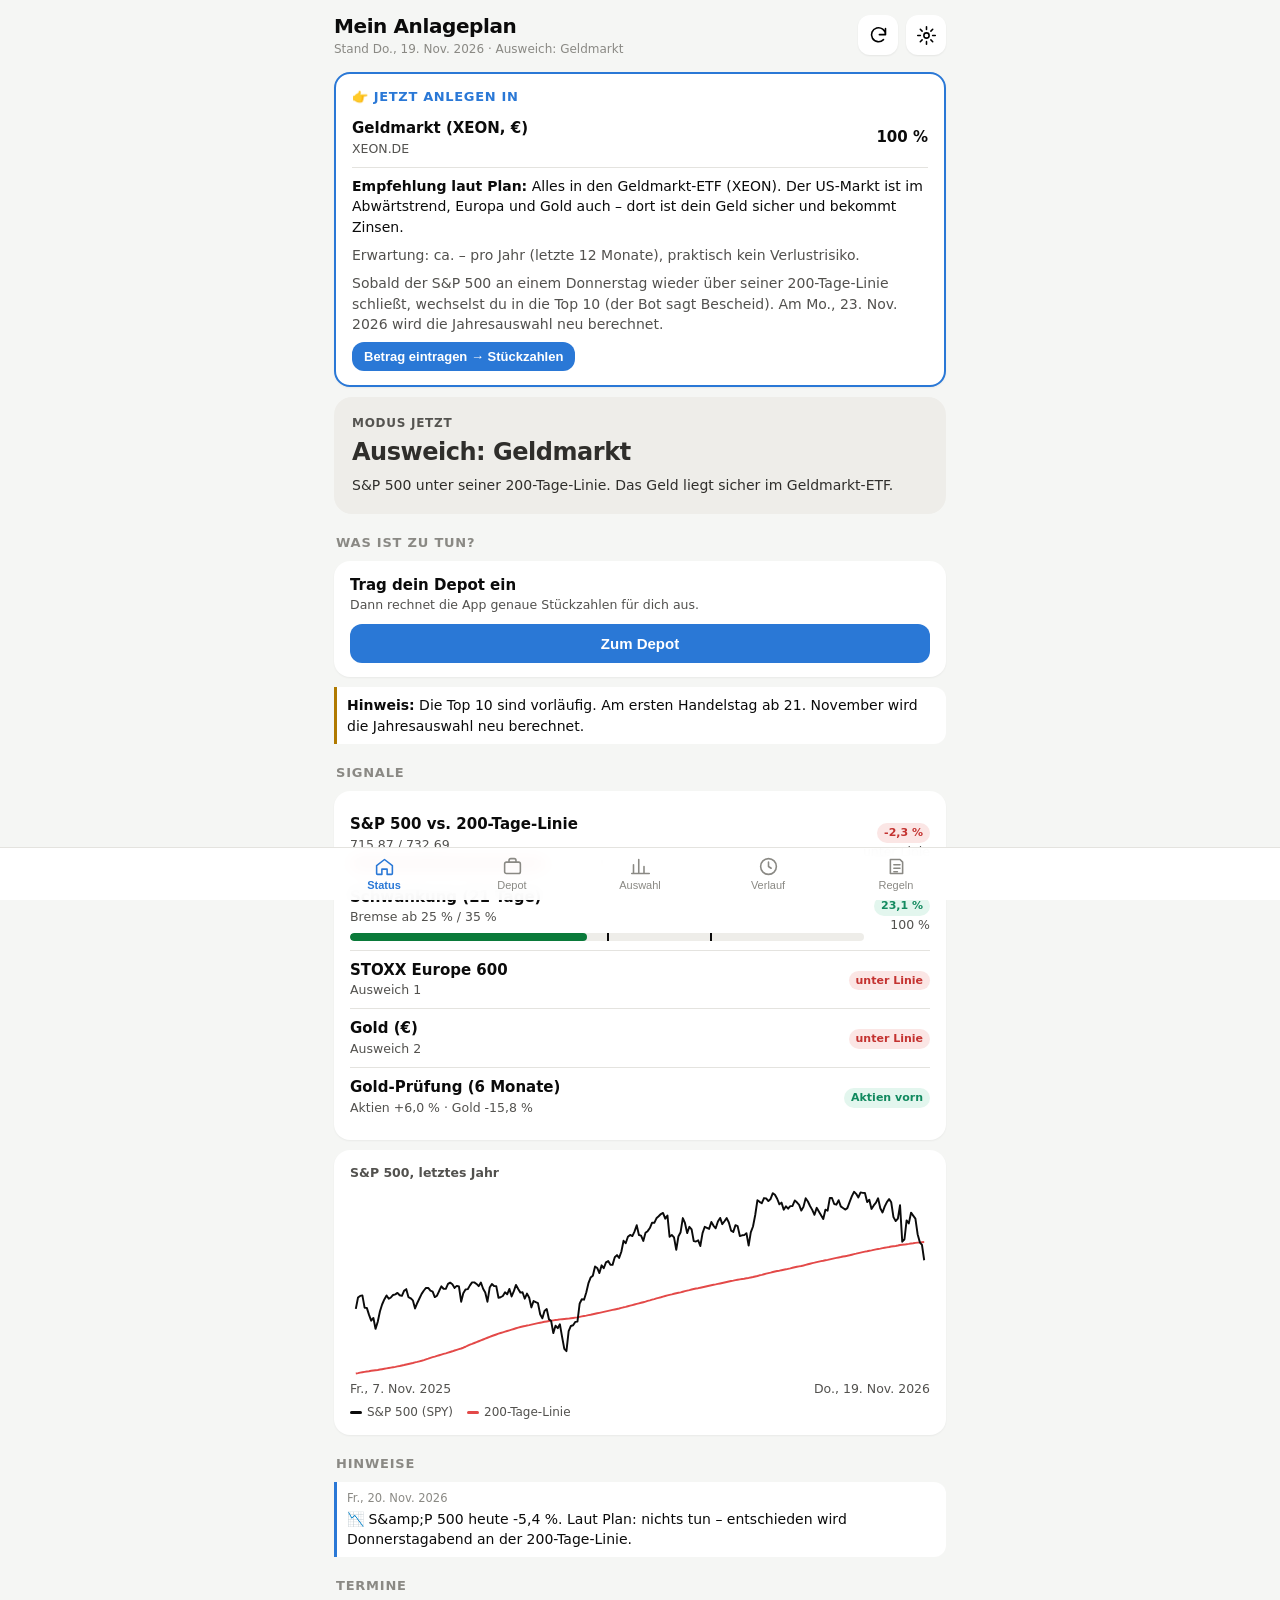
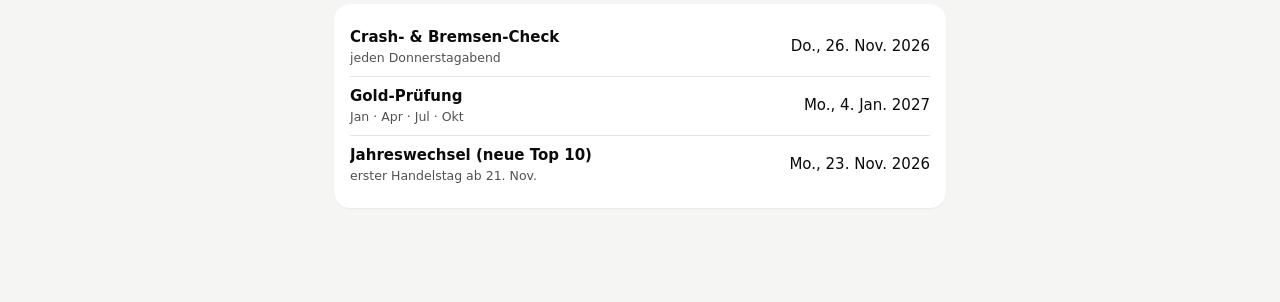
==== index.html @ 893c9d3a "App: „Jetzt anlegen in“ ganz oben mit Empfehlung und Rendite-Erwartung; Rendite-Infos in der Auswahl" ====
<!doctype html><html lang="de"><head><meta charset="utf-8">
<meta name="viewport" content="width=device-width,initial-scale=1,viewport-fit=cover">
<title>Mein Anlageplan</title><meta name="theme-color" content="#f5f6f4">
<link rel="manifest" href="manifest.webmanifest"><link rel="icon" href="icon-192.png"><link rel="apple-touch-icon" href="apple-touch-icon.png">
<meta name="apple-mobile-web-app-capable" content="yes"><meta name="mobile-web-app-capable" content="yes"><meta name="apple-mobile-web-app-title" content="Anlageplan">
<link rel="stylesheet" href="style.css?v=31"></head><body>
<div class="wrap">
  <header class="top">
    <div><div class="brand">Mein Anlageplan</div><div class="sub" id="stand">lädt …</div></div>
    <button class="icon" id="reload" aria-label="Neu laden"><svg viewBox="0 0 24 24"><path d="M20 11a8 8 0 1 0-2.3 5.7M20 4v7h-7"/></svg></button>
    <button class="icon" data-go="einstellungen" aria-label="Einstellungen"><svg viewBox="0 0 24 24"><circle cx="12" cy="12" r="3"/><path d="M12 2v3M12 19v3M2 12h3M19 12h3M4.9 4.9l2.1 2.1M17 17l2.1 2.1M4.9 19.1 7 17M17 7l2.1-2.1"/></svg></button>
  </header>
  <main id="view"></main>
</div>
<nav class="tabs"><div class="in">
  <button data-go="status"><svg viewBox="0 0 24 24"><path d="M3 11l9-7 9 7v9a1 1 0 0 1-1 1h-5v-6h-6v6H4a1 1 0 0 1-1-1z"/></svg>Status</button>
  <button data-go="depot"><svg viewBox="0 0 24 24"><rect x="3" y="7" width="18" height="13" rx="2"/><path d="M8 7V5a2 2 0 0 1 2-2h4a2 2 0 0 1 2 2v2"/></svg>Depot</button>
  <button data-go="liste"><svg viewBox="0 0 24 24"><path d="M4 20V10M10 20V4M16 20v-8M22 20H2"/></svg>Auswahl</button>
  <button data-go="verlauf"><svg viewBox="0 0 24 24"><circle cx="12" cy="12" r="9"/><path d="M12 7v5l3 2"/></svg>Verlauf</button>
  <button data-go="regeln"><svg viewBox="0 0 24 24"><path d="M5 4h11l3 3v13H5z"/><path d="M9 10h7M9 14h7M9 18h4"/></svg>Regeln</button>
</div></nav>
<div class="toast" id="toast" role="status" aria-live="polite"></div>
<script src="app.js?v=31"></script></body></html>
---- style.css ----
:root{--bg:#f5f6f4;--card:#fff;--ink:#0b0b0b;--ink2:#52514e;--ink3:#8a8984;--line:#e4e3df;--acc:#2a78d6;--accbg:#e8f1fb;
--u:#2a78d6;--ubg:#e8f1fb;--e:#128a5f;--ebg:#e3f6ee;--g:#b07a00;--gbg:#fdf3dc;--m:#5f5e59;--mbg:#eeede9;--gut:#0a7a3a;--schlecht:#c43331;--warn:#b07a00}
*{box-sizing:border-box;margin:0}
body{font-family:system-ui,-apple-system,"Segoe UI",Roboto,sans-serif;background:var(--bg);color:var(--ink);font-size:15px;line-height:1.45;-webkit-tap-highlight-color:transparent}
.wrap{max-width:640px;margin:0 auto;padding:0 14px calc(84px + env(safe-area-inset-bottom))}
.top{display:flex;align-items:center;gap:8px;padding:calc(12px + env(safe-area-inset-top)) 0 10px;position:sticky;top:0;background:var(--bg);z-index:5}
.top>div{flex:1}.brand{font-weight:800;font-size:20px;letter-spacing:-.02em}.sub{font-size:12px;color:var(--ink3)}
.icon{border:0;background:var(--card);width:40px;height:40px;border-radius:12px;display:grid;place-items:center;box-shadow:0 1px 2px #0001}
.icon svg,.tabs svg{width:21px;height:21px;fill:none;stroke:currentColor;stroke-width:1.8;stroke-linecap:round;stroke-linejoin:round}
.tabs{position:fixed;bottom:0;left:0;right:0;background:#fffffff2;backdrop-filter:blur(8px);border-top:1px solid var(--line);padding-bottom:env(safe-area-inset-bottom);z-index:6}
.tabs .in{max-width:640px;margin:0 auto;display:flex}
.tabs button{flex:1;border:0;background:none;padding:8px 0 9px;font-size:11px;color:var(--ink3);display:flex;flex-direction:column;align-items:center;gap:2px}
.tabs button.on{color:var(--acc);font-weight:700}
h2{font-size:13px;text-transform:uppercase;letter-spacing:.06em;color:var(--ink3);margin:20px 2px 8px;font-weight:700}
.card{background:var(--card);border-radius:16px;padding:14px 16px;box-shadow:0 1px 2px #0000000d;margin-bottom:10px}
.hero{border-radius:18px;padding:18px;margin-top:4px}
.hero .k{font-size:12px;font-weight:700;text-transform:uppercase;letter-spacing:.06em;opacity:.8}
.hero .v{font-size:24px;font-weight:800;letter-spacing:-.02em;margin:2px 0 6px}
.hero p{font-size:14px}
.m-U{background:var(--ubg);color:#123a66}.m-E{background:var(--ebg);color:#0b4a33}.m-G{background:var(--gbg);color:#5a3e00}.m-M{background:var(--mbg);color:#2f2e2b}
.row{display:flex;align-items:center;gap:10px;padding:9px 0;border-bottom:1px solid var(--line)}.row:last-child{border:0}
.row .l{flex:1;min-width:0}.row .t{font-weight:600;white-space:nowrap;overflow:hidden;text-overflow:ellipsis}.row .s{font-size:12.5px;color:var(--ink2)}
.row .r{text-align:right;font-variant-numeric:tabular-nums;white-space:nowrap}
.pos{color:var(--gut)}.neg{color:var(--schlecht)}.mut{color:var(--ink3)}
.badge{display:inline-block;font-size:11px;font-weight:700;padding:2px 7px;border-radius:99px;background:var(--accbg);color:var(--acc)}
.badge.gr{background:var(--mbg);color:var(--ink2)}.badge.ok{background:var(--ebg);color:var(--e)}.badge.w{background:var(--gbg);color:var(--g)}.badge.x{background:#fbe6e5;color:var(--schlecht)}
.bar{height:8px;background:var(--mbg);border-radius:99px;position:relative;overflow:hidden;margin-top:6px}
.bar i{position:absolute;top:0;bottom:0;left:0;border-radius:99px;background:var(--acc)}
.bar b{position:absolute;top:-2px;bottom:-2px;width:2px;background:var(--ink)}
.order{display:flex;gap:10px;align-items:center;padding:8px 0;border-bottom:1px solid var(--line)}.order:last-child{border:0}
.tag{font-size:11px;font-weight:800;padding:3px 7px;border-radius:7px;min-width:62px;text-align:center}.tag.k{background:var(--ebg);color:var(--e)}.tag.v{background:#fbe6e5;color:var(--schlecht)}
.btn{border:0;background:var(--acc);color:#fff;font-weight:700;padding:11px 16px;border-radius:12px;font-size:15px;width:100%;margin-top:10px}
.btn.sek{background:var(--mbg);color:var(--ink)}.btn.kl{width:auto;padding:7px 12px;font-size:13px;margin:0}
.hint{border-left:3px solid var(--acc);padding:8px 10px;background:var(--card);border-radius:0 12px 12px 0;margin-bottom:8px;font-size:14px}
.hint.zusatz{border-color:#9b6bd6}.hint.vorwarnung{border-color:var(--warn)}.hint .d{font-size:11.5px;color:var(--ink3);margin-bottom:2px}
.hint .z{font-size:11.5px;color:#7a4fb5;font-weight:600;margin-top:3px}
input,select{font:inherit;width:100%;padding:10px 12px;border:1px solid var(--line);border-radius:10px;background:#fff;margin-top:4px}
label{display:block;font-size:13px;color:var(--ink2);margin-top:10px}
.grid2{display:grid;grid-template-columns:1fr 1fr;gap:8px}
.chart svg{width:100%;height:auto;display:block}
.leg{display:flex;gap:14px;font-size:12px;color:var(--ink2);margin-top:6px}.leg span::before{content:"";display:inline-block;width:12px;height:3px;border-radius:2px;margin-right:5px;vertical-align:middle;background:var(--c)}
table.rg{width:100%;border-collapse:collapse;font-size:13.5px}table.rg td{padding:8px 4px;border-bottom:1px solid var(--line);vertical-align:top}table.rg td:first-child{font-weight:700;width:30%}
.toast{position:fixed;left:50%;bottom:calc(90px + env(safe-area-inset-bottom));transform:translateX(-50%);background:#222;color:#fff;padding:9px 14px;border-radius:10px;font-size:14px;opacity:0;transition:.2s;pointer-events:none;z-index:9;max-width:90%}
.toast.on{opacity:1}
.del{border:0;background:none;color:var(--schlecht);font-size:20px;padding:0 4px}
.small{font-size:12.5px;color:var(--ink2)}
.jetzt{border:2px solid var(--acc);margin-top:4px}.jetzt .k{font-size:13px;font-weight:800;color:var(--acc);text-transform:uppercase;letter-spacing:.05em;margin-bottom:2px}.jetzt p{margin-top:8px;font-size:14px}.jetzt .row .t{white-space:normal}
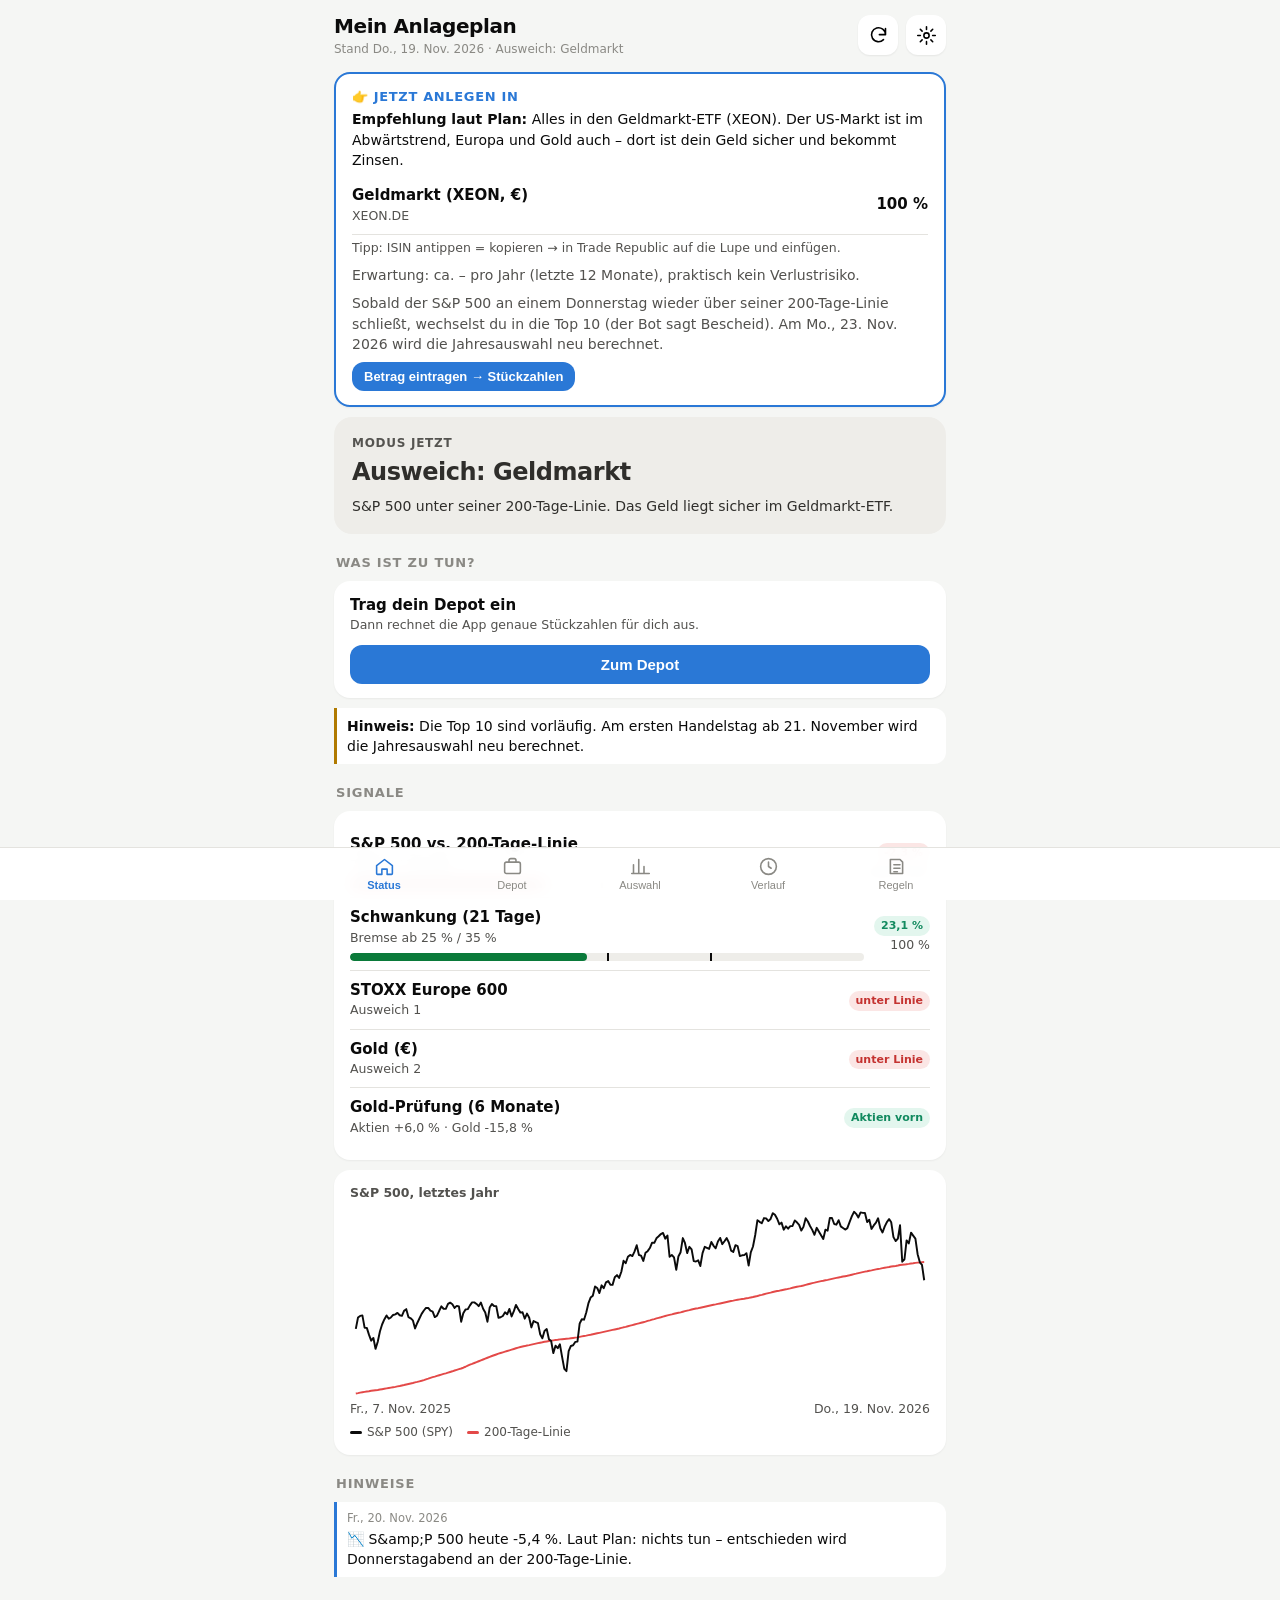
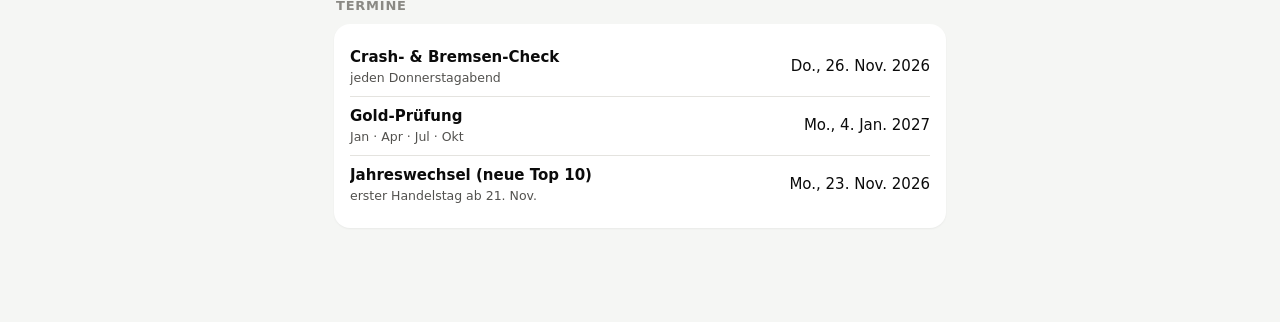
==== commit 1214beb4: "ISIN und Art (Aktie/ETF/ETC/Geldmarkt) überall, zum Kopieren für Trade Republic; Empfehlung ganz obe" ====
--- a/index.html
+++ b/index.html
@@ -3,7 +3,7 @@
 <title>Mein Anlageplan</title><meta name="theme-color" content="#f5f6f4">
 <link rel="manifest" href="manifest.webmanifest"><link rel="icon" href="icon-192.png"><link rel="apple-touch-icon" href="apple-touch-icon.png">
 <meta name="apple-mobile-web-app-capable" content="yes"><meta name="mobile-web-app-capable" content="yes"><meta name="apple-mobile-web-app-title" content="Anlageplan">
-<link rel="stylesheet" href="style.css?v=31"></head><body>
+<link rel="stylesheet" href="style.css?v=32"></head><body>
 <div class="wrap">
   <header class="top">
     <div><div class="brand">Mein Anlageplan</div><div class="sub" id="stand">lädt …</div></div>
@@ -20,4 +20,4 @@
   <button data-go="regeln"><svg viewBox="0 0 24 24"><path d="M5 4h11l3 3v13H5z"/><path d="M9 10h7M9 14h7M9 18h4"/></svg>Regeln</button>
 </div></nav>
 <div class="toast" id="toast" role="status" aria-live="polite"></div>
-<script src="app.js?v=31"></script></body></html>
+<script src="app.js?v=32"></script></body></html>
--- a/style.css
+++ b/style.css
@@ -45,3 +45,4 @@
 .del{border:0;background:none;color:var(--schlecht);font-size:20px;padding:0 4px}
 .small{font-size:12.5px;color:var(--ink2)}
 .jetzt{border:2px solid var(--acc);margin-top:4px}.jetzt .k{font-size:13px;font-weight:800;color:var(--acc);text-transform:uppercase;letter-spacing:.05em;margin-bottom:2px}.jetzt p{margin-top:8px;font-size:14px}.jetzt .row .t{white-space:normal}
+.isin{color:var(--acc);font-weight:600;cursor:pointer;font-variant-numeric:tabular-nums}
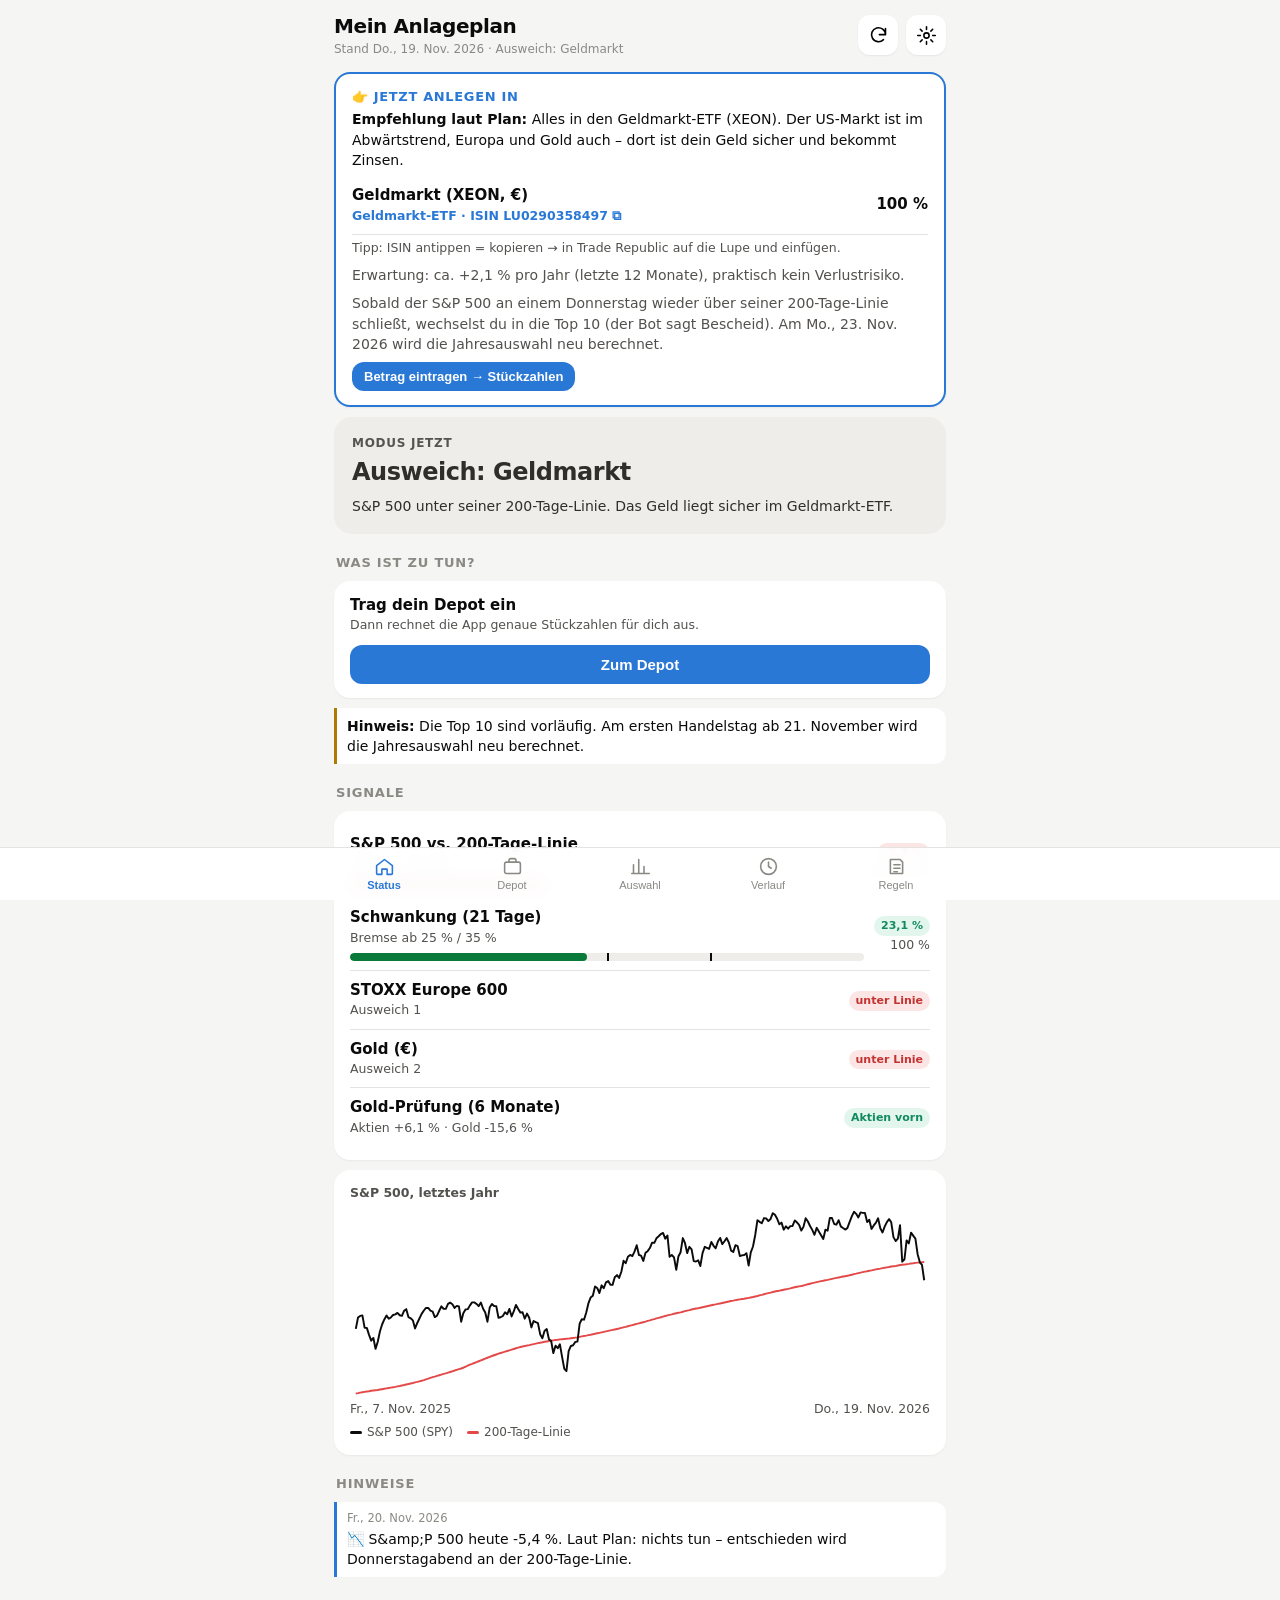
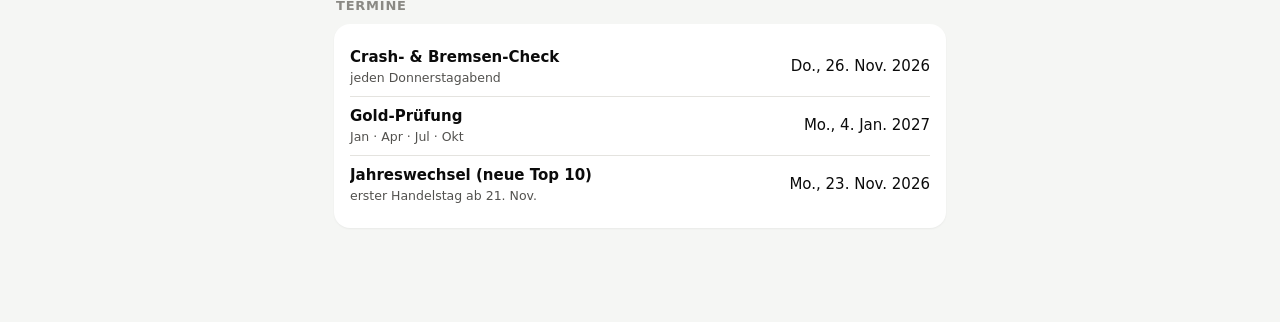
==== commit a8c66664: "Depot: Eintragen per Euro-Betrag (Bruchstücke), Position korrigieren (✎), Warnung bei unplausiblem K" ====
--- a/index.html
+++ b/index.html
@@ -3,7 +3,7 @@
 <title>Mein Anlageplan</title><meta name="theme-color" content="#f5f6f4">
 <link rel="manifest" href="manifest.webmanifest"><link rel="icon" href="icon-192.png"><link rel="apple-touch-icon" href="apple-touch-icon.png">
 <meta name="apple-mobile-web-app-capable" content="yes"><meta name="mobile-web-app-capable" content="yes"><meta name="apple-mobile-web-app-title" content="Anlageplan">
-<link rel="stylesheet" href="style.css?v=32"></head><body>
+<link rel="stylesheet" href="style.css?v=33"></head><body>
 <div class="wrap">
   <header class="top">
     <div><div class="brand">Mein Anlageplan</div><div class="sub" id="stand">lädt …</div></div>
@@ -20,4 +20,4 @@
   <button data-go="regeln"><svg viewBox="0 0 24 24"><path d="M5 4h11l3 3v13H5z"/><path d="M9 10h7M9 14h7M9 18h4"/></svg>Regeln</button>
 </div></nav>
 <div class="toast" id="toast" role="status" aria-live="polite"></div>
-<script src="app.js?v=32"></script></body></html>
+<script src="app.js?v=33"></script></body></html>
--- a/style.css
+++ b/style.css
@@ -46,3 +46,4 @@
 .small{font-size:12.5px;color:var(--ink2)}
 .jetzt{border:2px solid var(--acc);margin-top:4px}.jetzt .k{font-size:13px;font-weight:800;color:var(--acc);text-transform:uppercase;letter-spacing:.05em;margin-bottom:2px}.jetzt p{margin-top:8px;font-size:14px}.jetzt .row .t{white-space:normal}
 .isin{color:var(--acc);font-weight:600;cursor:pointer;font-variant-numeric:tabular-nums}
+.del.ed{color:var(--acc);font-size:17px}
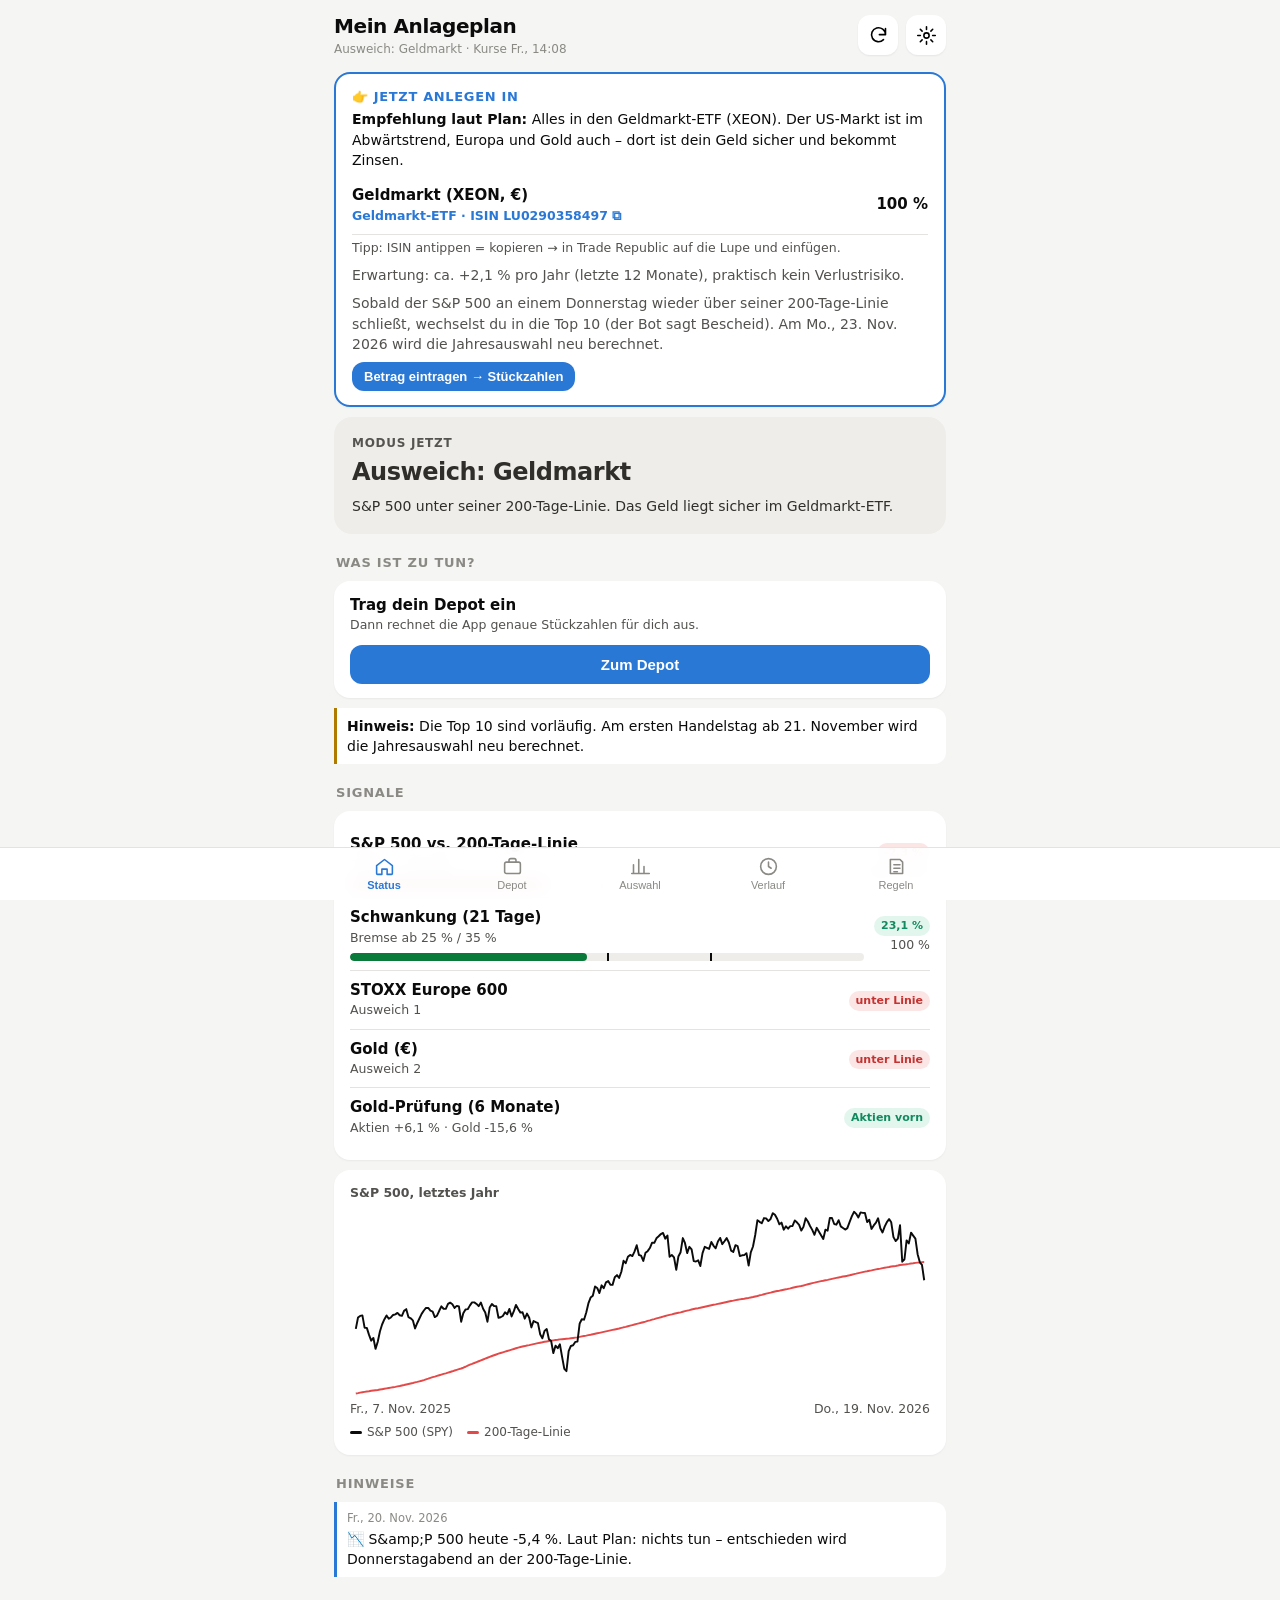
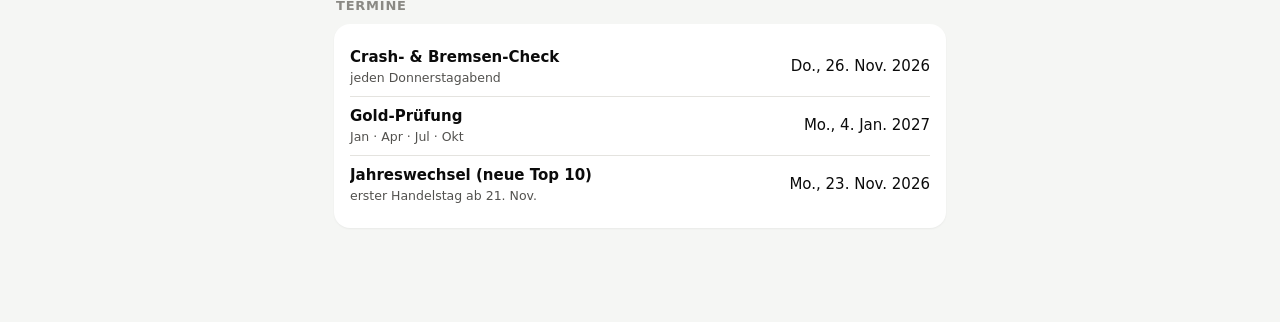
==== commit 498635bf: "Kurse alle 10 Min. (7:30–23 Uhr, Trade-Republic-Zeit) für Depot, Ziel, Auswahl, Gold, XEON; App lädt" ====
--- a/index.html
+++ b/index.html
@@ -20,4 +20,4 @@
   <button data-go="regeln"><svg viewBox="0 0 24 24"><path d="M5 4h11l3 3v13H5z"/><path d="M9 10h7M9 14h7M9 18h4"/></svg>Regeln</button>
 </div></nav>
 <div class="toast" id="toast" role="status" aria-live="polite"></div>
-<script src="app.js?v=33"></script></body></html>
+<script src="app.js?v=34"></script></body></html>
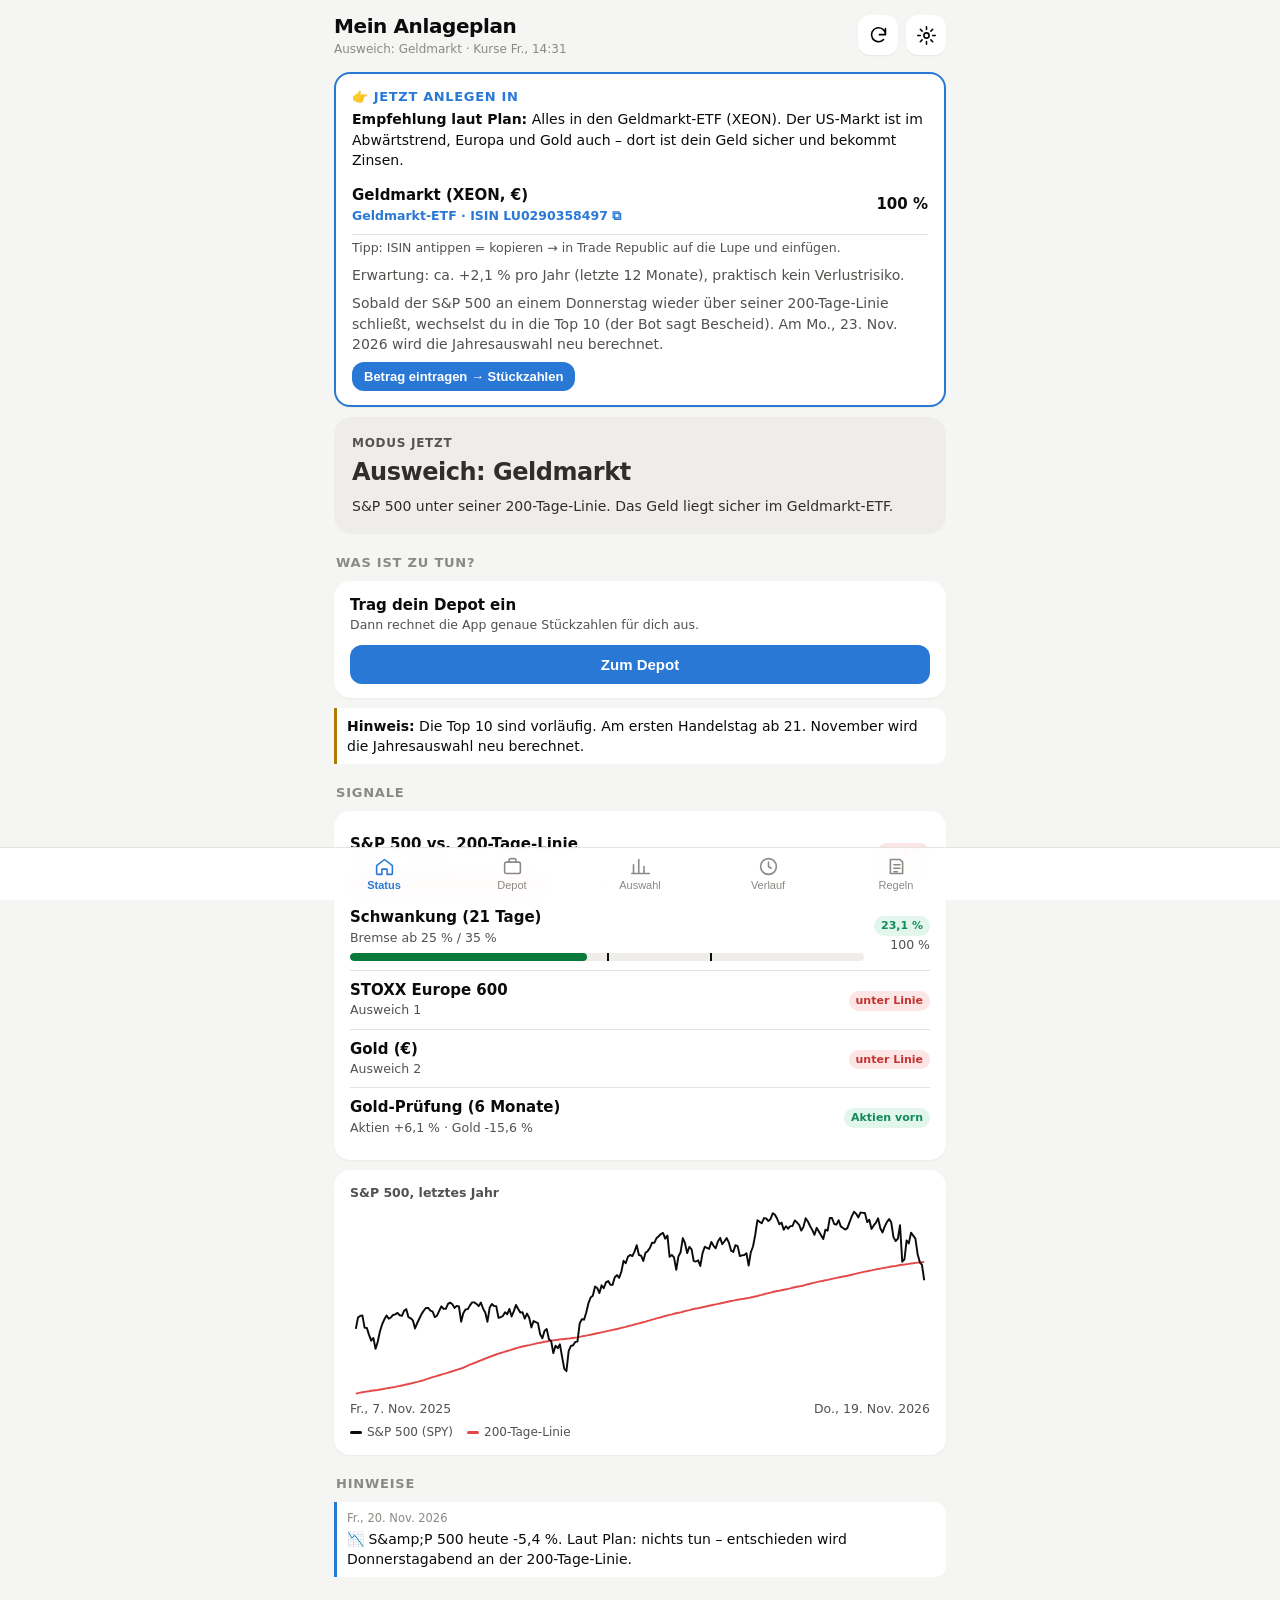
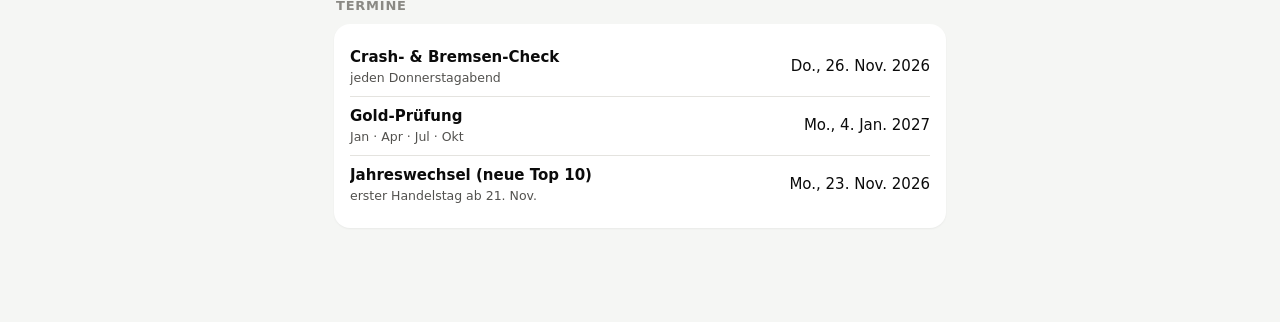
==== commit aacc0857: "Stummschalten je App (Anlageplan / Top-Aktien) per App und /stumm; Verkauf per Betrag exakt buchen C" ====
--- a/index.html
+++ b/index.html
@@ -20,4 +20,4 @@
   <button data-go="regeln"><svg viewBox="0 0 24 24"><path d="M5 4h11l3 3v13H5z"/><path d="M9 10h7M9 14h7M9 18h4"/></svg>Regeln</button>
 </div></nav>
 <div class="toast" id="toast" role="status" aria-live="polite"></div>
-<script src="app.js?v=34"></script></body></html>
+<script src="app.js?v=36"></script></body></html>
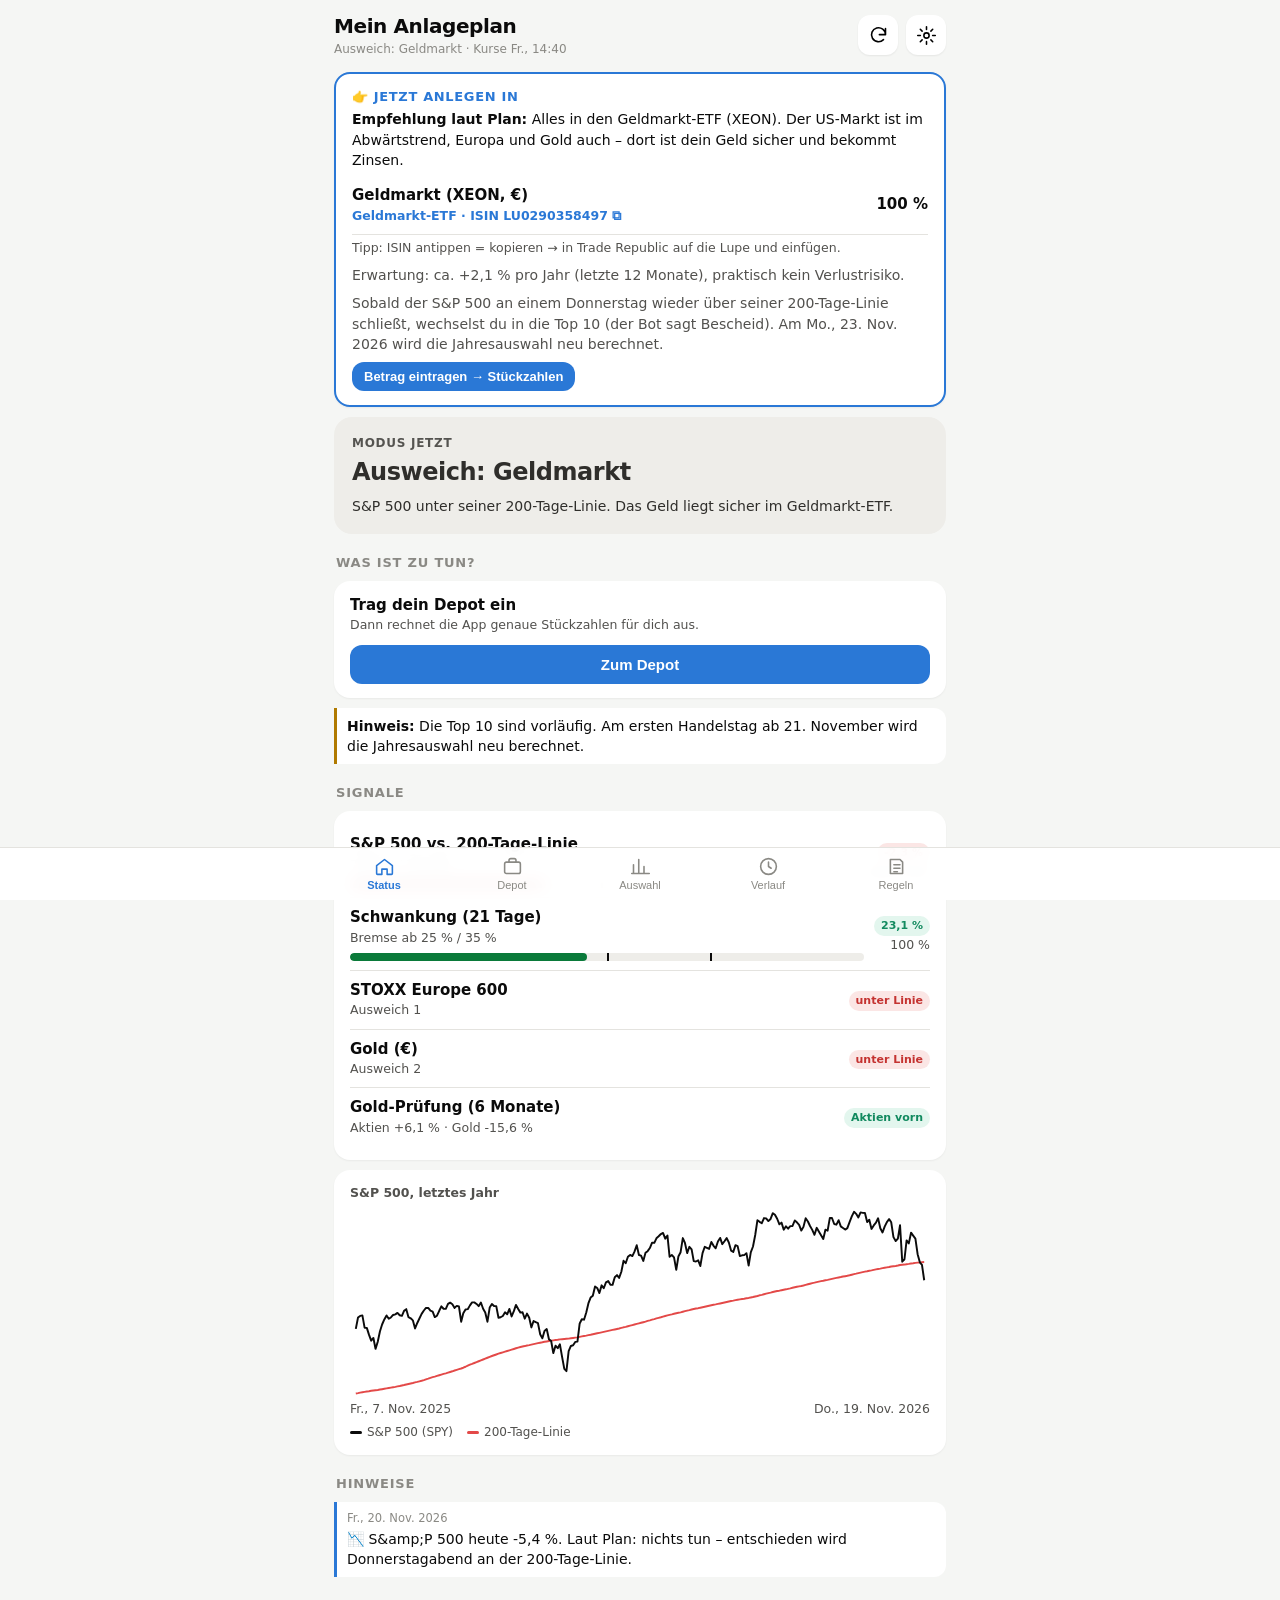
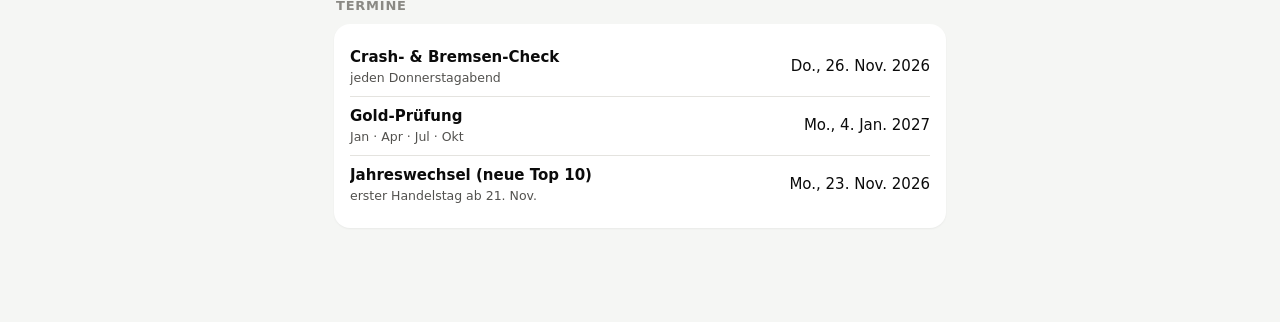
==== commit 91a391d2: "Depot: Formular wird nicht mehr vom Auto-Neuladen gelöscht; Abgleich mit Wiederholung und sichtbarer" ====
--- a/index.html
+++ b/index.html
@@ -20,4 +20,4 @@
   <button data-go="regeln"><svg viewBox="0 0 24 24"><path d="M5 4h11l3 3v13H5z"/><path d="M9 10h7M9 14h7M9 18h4"/></svg>Regeln</button>
 </div></nav>
 <div class="toast" id="toast" role="status" aria-live="polite"></div>
-<script src="app.js?v=36"></script></body></html>
+<script src="app.js?v=37"></script></body></html>
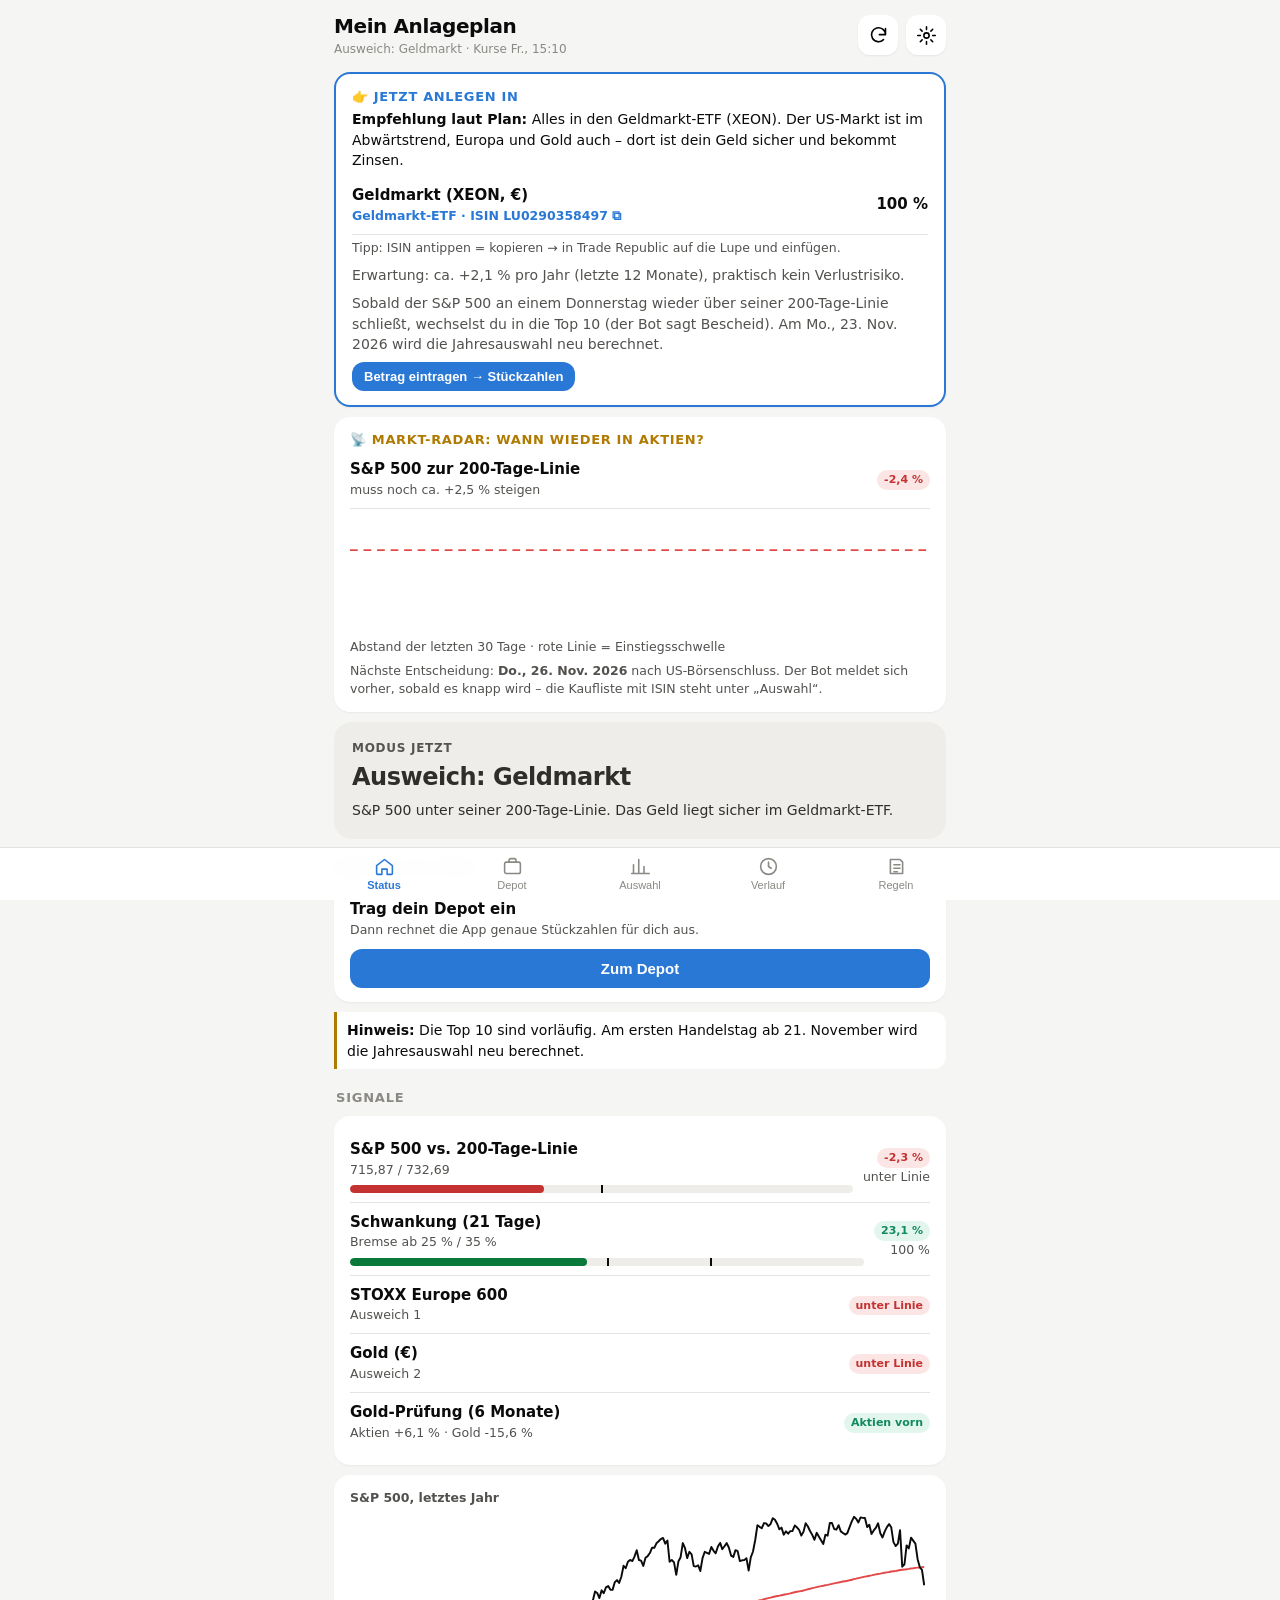
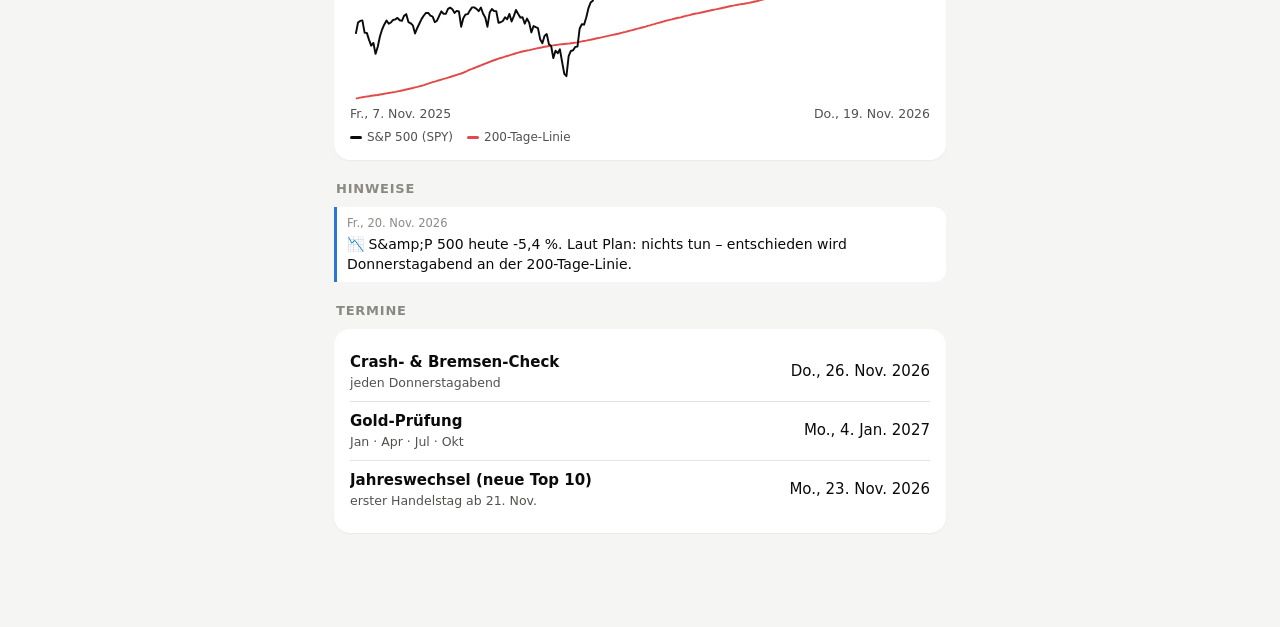
==== commit a47e05f1: "Markt-Radar: Abstand zur 200-Tage-Linie mit Verlauf in der App, Vorwarnungen und Donnerstags-Check i" ====
--- a/index.html
+++ b/index.html
@@ -20,4 +20,4 @@
   <button data-go="regeln"><svg viewBox="0 0 24 24"><path d="M5 4h11l3 3v13H5z"/><path d="M9 10h7M9 14h7M9 18h4"/></svg>Regeln</button>
 </div></nav>
 <div class="toast" id="toast" role="status" aria-live="polite"></div>
-<script src="app.js?v=37"></script></body></html>
+<script src="app.js?v=38"></script></body></html>
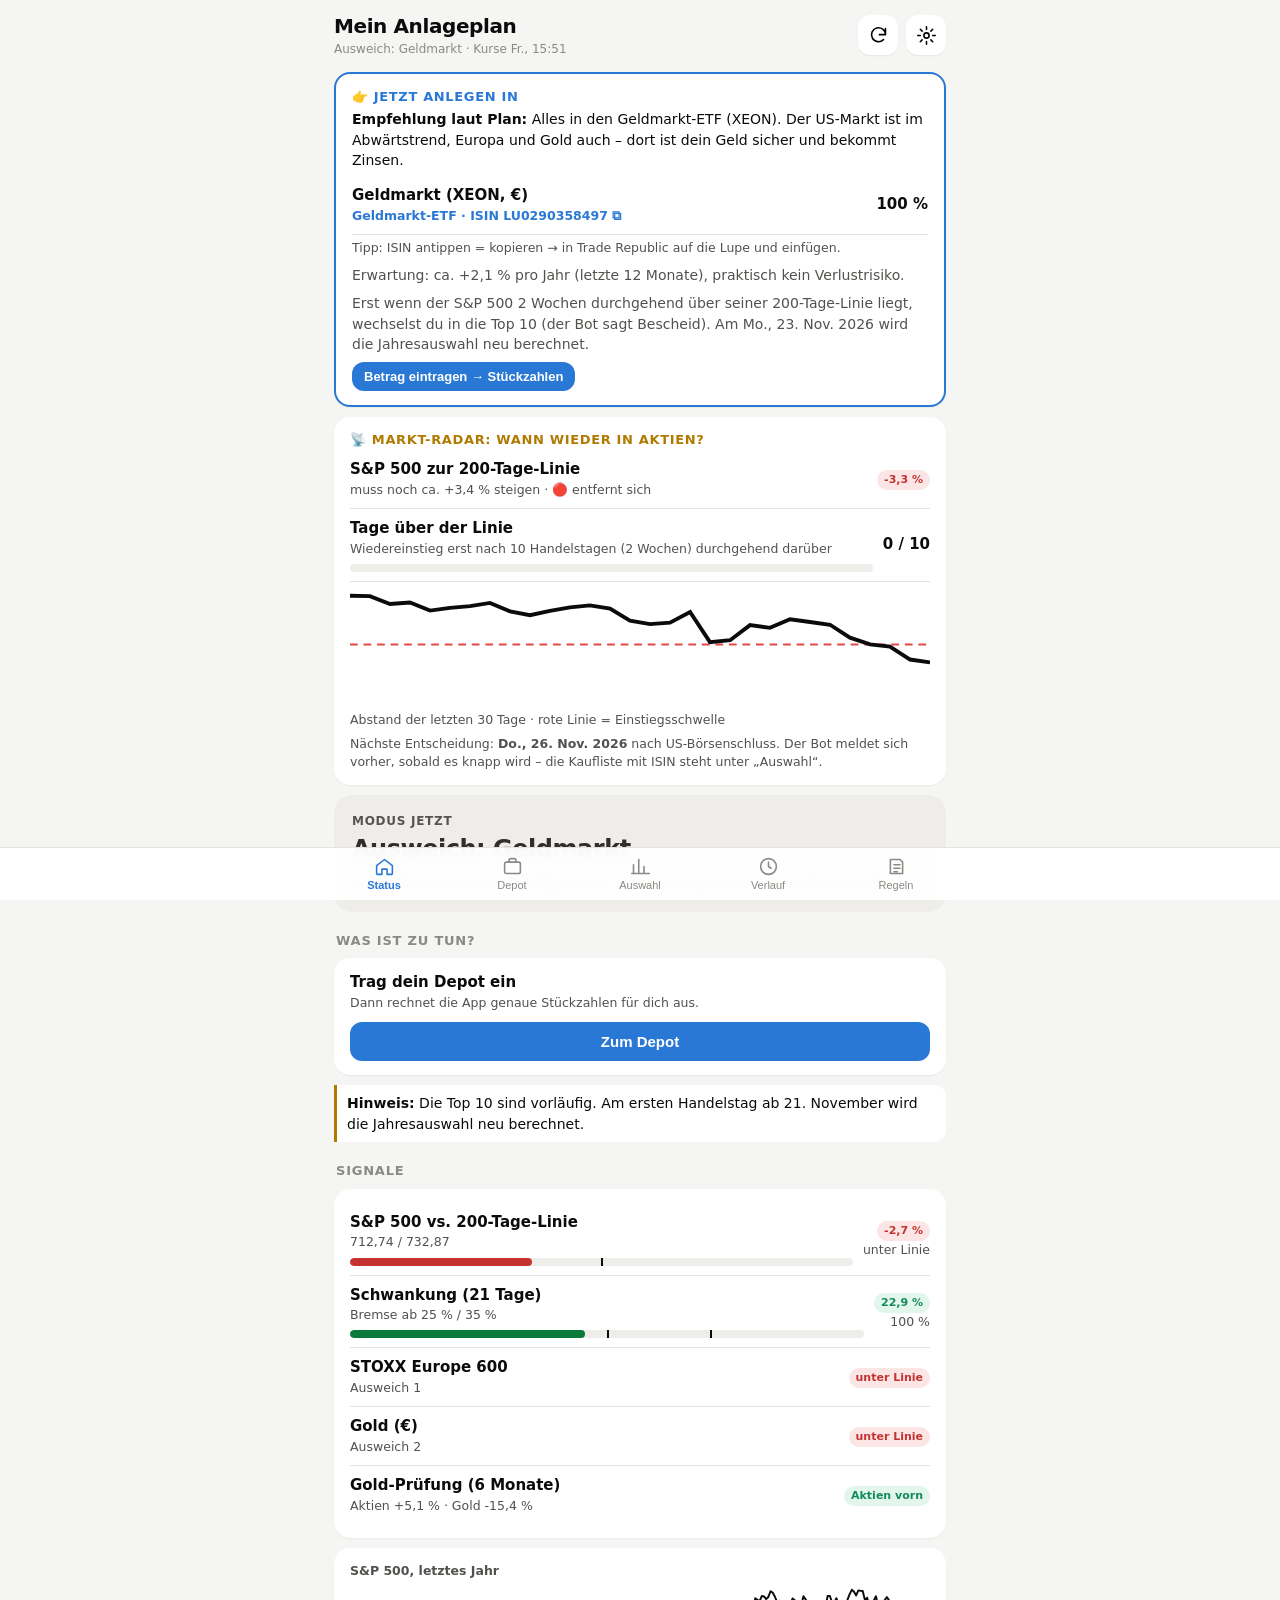
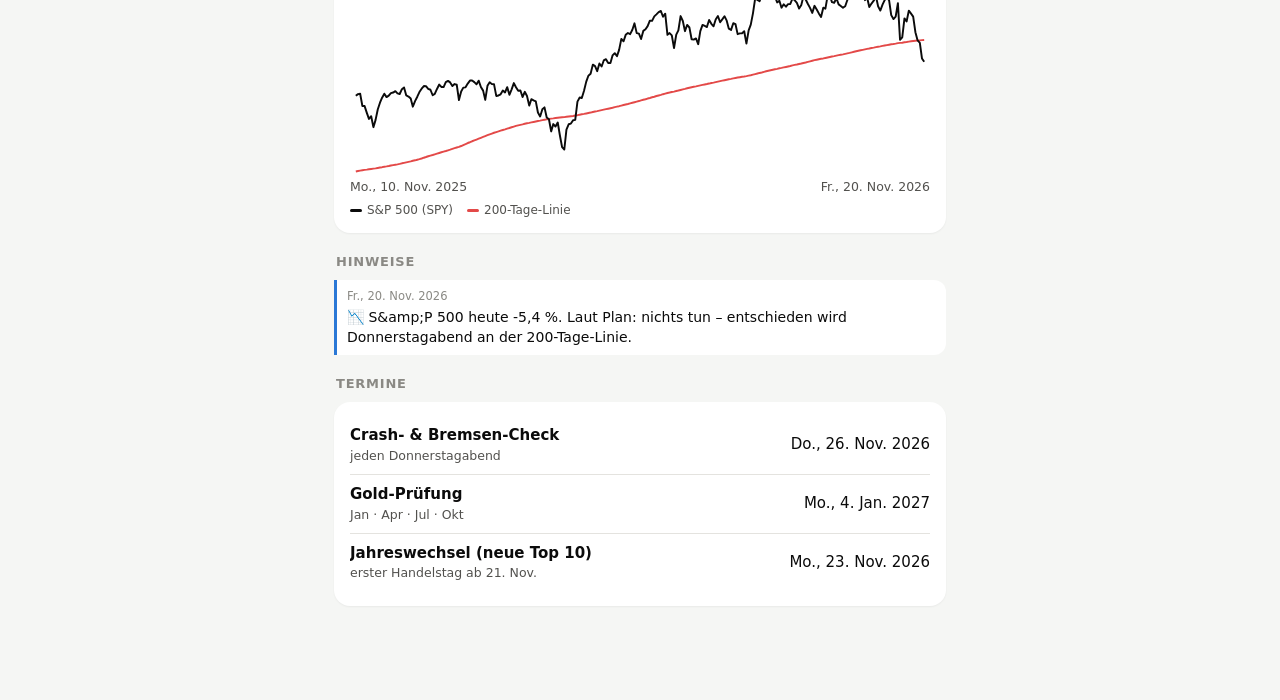
==== commit 00da1620: "Rückkehr erst nach 2 Wochen über der 200-Tage-Linie (10 Handelstage); Radar zählt Tage, Meldungen be" ====
--- a/index.html
+++ b/index.html
@@ -20,4 +20,4 @@
   <button data-go="regeln"><svg viewBox="0 0 24 24"><path d="M5 4h11l3 3v13H5z"/><path d="M9 10h7M9 14h7M9 18h4"/></svg>Regeln</button>
 </div></nav>
 <div class="toast" id="toast" role="status" aria-live="polite"></div>
-<script src="app.js?v=38"></script></body></html>
+<script src="app.js?v=39"></script></body></html>
